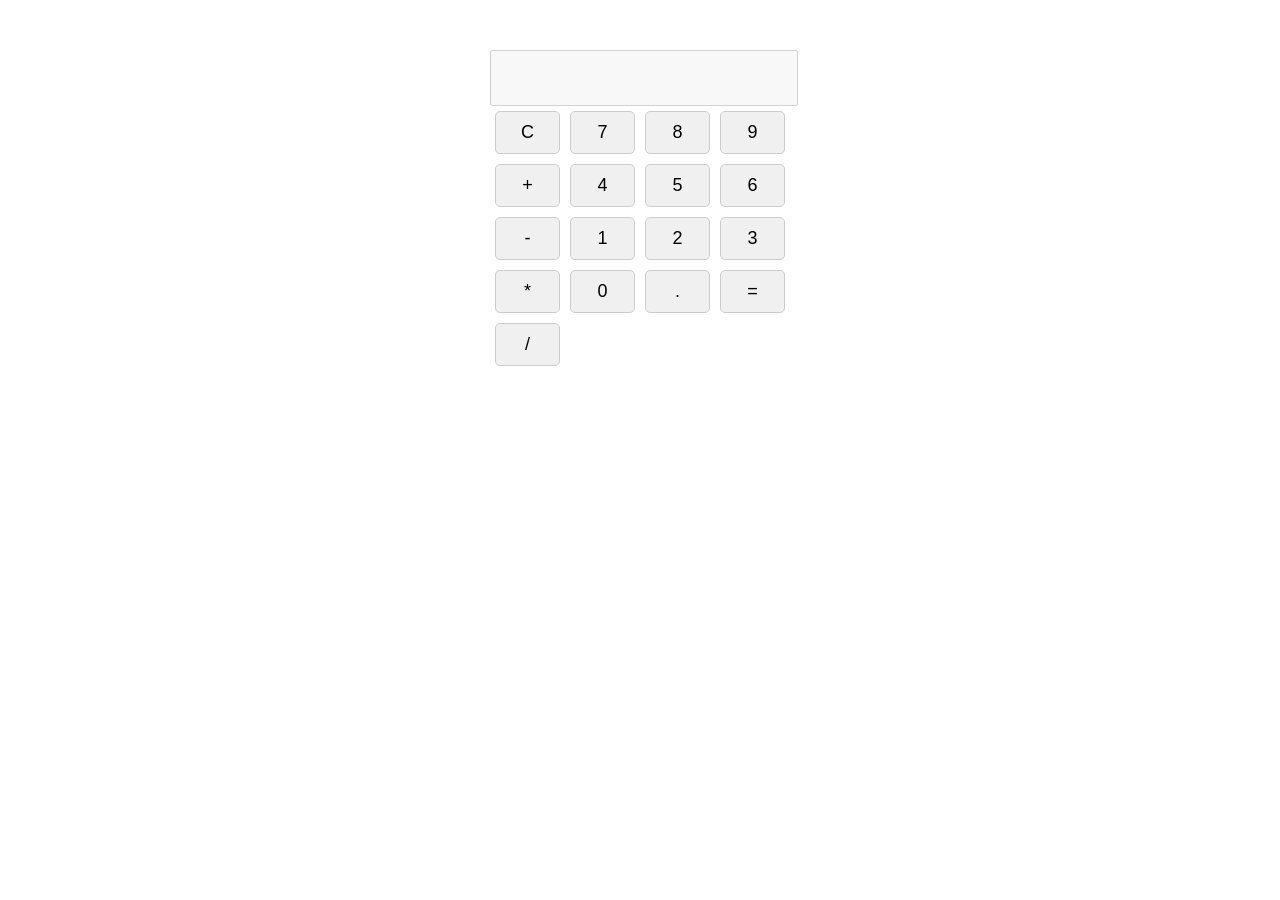
==== index.html @ 3f565231 "Update and rename 计算器.html to index.html" ====
<!DOCTYPE html>
<html lang="en">
<head>
    <meta charset="UTF-8">
    <meta name="viewport" content="width=device-width, initial-scale=1.0">
    <title>小米手机计算器</title>
    <link rel="stylesheet" href="style.css">
</head>
<body>
    <div class="calculator">
        <input type="text" id="result" disabled>
        <div class="keys">
            <button onclick="clearResult()">C</button>
            <button onclick="appendToResult('7')">7</button>
            <button onclick="appendToResult('8')">8</button>
            <button onclick="appendToResult('9')">9</button>
            <button onclick="appendToResult('+')">+</button>
            <button onclick="appendToResult('4')">4</button>
            <button onclick="appendToResult('5')">5</button>
            <button onclick="appendToResult('6')">6</button>
            <button onclick="appendToResult('-')">-</button>
            <button onclick="appendToResult('1')">1</button>
            <button onclick="appendToResult('2')">2</button>
            <button onclick="appendToResult('3')">3</button>
            <button onclick="appendToResult('*')">*</button>
            <button onclick="appendToResult('0')">0</button>
            <button onclick="appendToResult('.')">.</button>
            <button onclick="calculate()">=</button>
            <button onclick="appendToResult('/')">/</button>
        </div>
    </div>
    <script src="script.js"></script>
</body>
</html>
---- style.css ----
body {
    font-family: Arial, sans-serif;
    text-align: center;
}

.calculator {
    margin: 50px auto;
    width: 300px;
}

#result {
    width: 100%;
    height: 50px;
    font-size: 24px;
    text-align: right;
}

.keys {
    display: grid;
    grid-template-columns: repeat(4, 1fr);
}

button {
    padding: 10px;
    margin: 5px;
    font-size: 18px;
    border: 1px solid #ccc;
    border-radius: 5px;
    background-color: #f0f0f0;
    cursor: pointer;
}

button:active {
    background-color: #ccc;
}
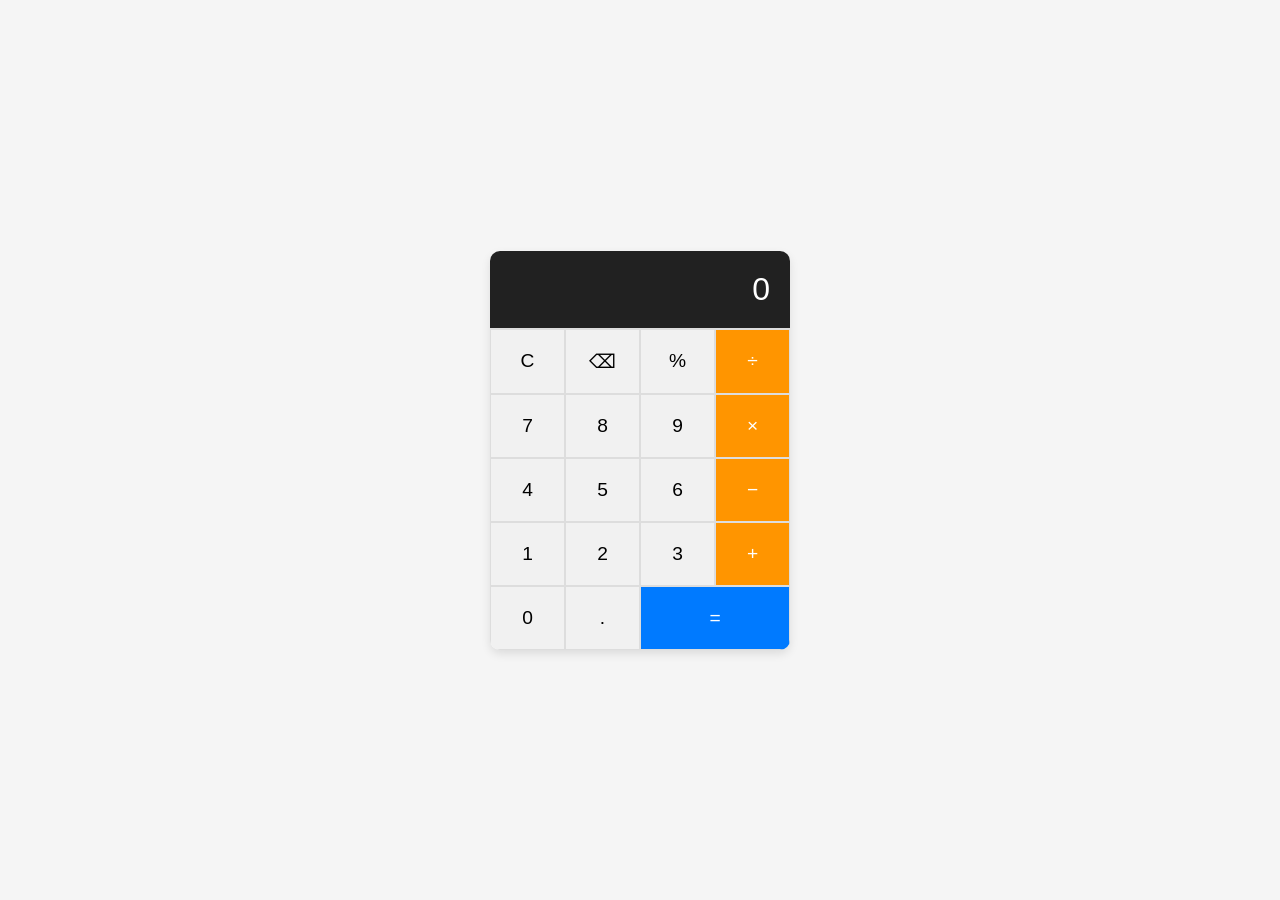
==== commit 454e7f12: "Add files via upload" ====
--- a/index.html
+++ b/index.html
@@ -3,30 +3,32 @@
 <head>
     <meta charset="UTF-8">
     <meta name="viewport" content="width=device-width, initial-scale=1.0">
-    <title>小米手机计算器</title>
+    <title>Mi Calculator</title>
     <link rel="stylesheet" href="style.css">
 </head>
 <body>
     <div class="calculator">
-        <input type="text" id="result" disabled>
-        <div class="keys">
-            <button onclick="clearResult()">C</button>
-            <button onclick="appendToResult('7')">7</button>
-            <button onclick="appendToResult('8')">8</button>
-            <button onclick="appendToResult('9')">9</button>
-            <button onclick="appendToResult('+')">+</button>
-            <button onclick="appendToResult('4')">4</button>
-            <button onclick="appendToResult('5')">5</button>
-            <button onclick="appendToResult('6')">6</button>
-            <button onclick="appendToResult('-')">-</button>
-            <button onclick="appendToResult('1')">1</button>
-            <button onclick="appendToResult('2')">2</button>
-            <button onclick="appendToResult('3')">3</button>
-            <button onclick="appendToResult('*')">*</button>
-            <button onclick="appendToResult('0')">0</button>
-            <button onclick="appendToResult('.')">.</button>
-            <button onclick="calculate()">=</button>
-            <button onclick="appendToResult('/')">/</button>
+        <div class="display" id="display">0</div>
+        <div class="buttons">
+            <button class="btn" onclick="clearDisplay()">C</button>
+            <button class="btn" onclick="deleteLast()">⌫</button>
+            <button class="btn" onclick="input('%')">%</button>
+            <button class="btn operator" onclick="input('/')">÷</button>
+            <button class="btn" onclick="input('7')">7</button>
+            <button class="btn" onclick="input('8')">8</button>
+            <button class="btn" onclick="input('9')">9</button>
+            <button class="btn operator" onclick="input('*')">×</button>
+            <button class="btn" onclick="input('4')">4</button>
+            <button class="btn" onclick="input('5')">5</button>
+            <button class="btn" onclick="input('6')">6</button>
+            <button class="btn operator" onclick="input('-')">−</button>
+            <button class="btn" onclick="input('1')">1</button>
+            <button class="btn" onclick="input('2')">2</button>
+            <button class="btn" onclick="input('3')">3</button>
+            <button class="btn operator" onclick="input('+')">+</button>
+            <button class="btn" onclick="input('0')">0</button>
+            <button class="btn" onclick="input('.')">.</button>
+            <button class="btn equal" onclick="calculate()">=</button>
         </div>
     </div>
     <script src="script.js"></script>
--- a/style.css
+++ b/style.css
@@ -1,35 +1,64 @@
 body {
-    font-family: Arial, sans-serif;
-    text-align: center;
+    display: flex;
+    justify-content: center;
+    align-items: center;
+    height: 100vh;
+    background-color: #f5f5f5;
+    margin: 0;
+    font-family: 'Arial', sans-serif;
 }
 
 .calculator {
-    margin: 50px auto;
     width: 300px;
+    background-color: #fff;
+    border-radius: 10px;
+    box-shadow: 0 4px 10px rgba(0, 0, 0, 0.1);
+    overflow: hidden;
 }
 
-#result {
-    width: 100%;
-    height: 50px;
-    font-size: 24px;
+.display {
+    background-color: #212121;
+    color: #fff;
+    font-size: 2em;
+    padding: 20px;
     text-align: right;
+    border-bottom: 1px solid #ddd;
 }
 
-.keys {
+.buttons {
     display: grid;
     grid-template-columns: repeat(4, 1fr);
 }
 
-button {
-    padding: 10px;
-    margin: 5px;
-    font-size: 18px;
-    border: 1px solid #ccc;
-    border-radius: 5px;
-    background-color: #f0f0f0;
+.btn {
+    padding: 20px;
+    font-size: 1.2em;
+    border: 1px solid #ddd;
+    background-color: #f1f1f1;
     cursor: pointer;
+    outline: none;
+    border-radius: 0;
 }
 
-button:active {
-    background-color: #ccc;
+.btn:active {
+    background-color: #ddd;
 }
+
+.operator {
+    background-color: #ff9500;
+    color: #fff;
+}
+
+.operator:active {
+    background-color: #e08900;
+}
+
+.equal {
+    grid-column: span 2;
+    background-color: #007aff;
+    color: #fff;
+}
+
+.equal:active {
+    background-color: #005fcb;
+}
